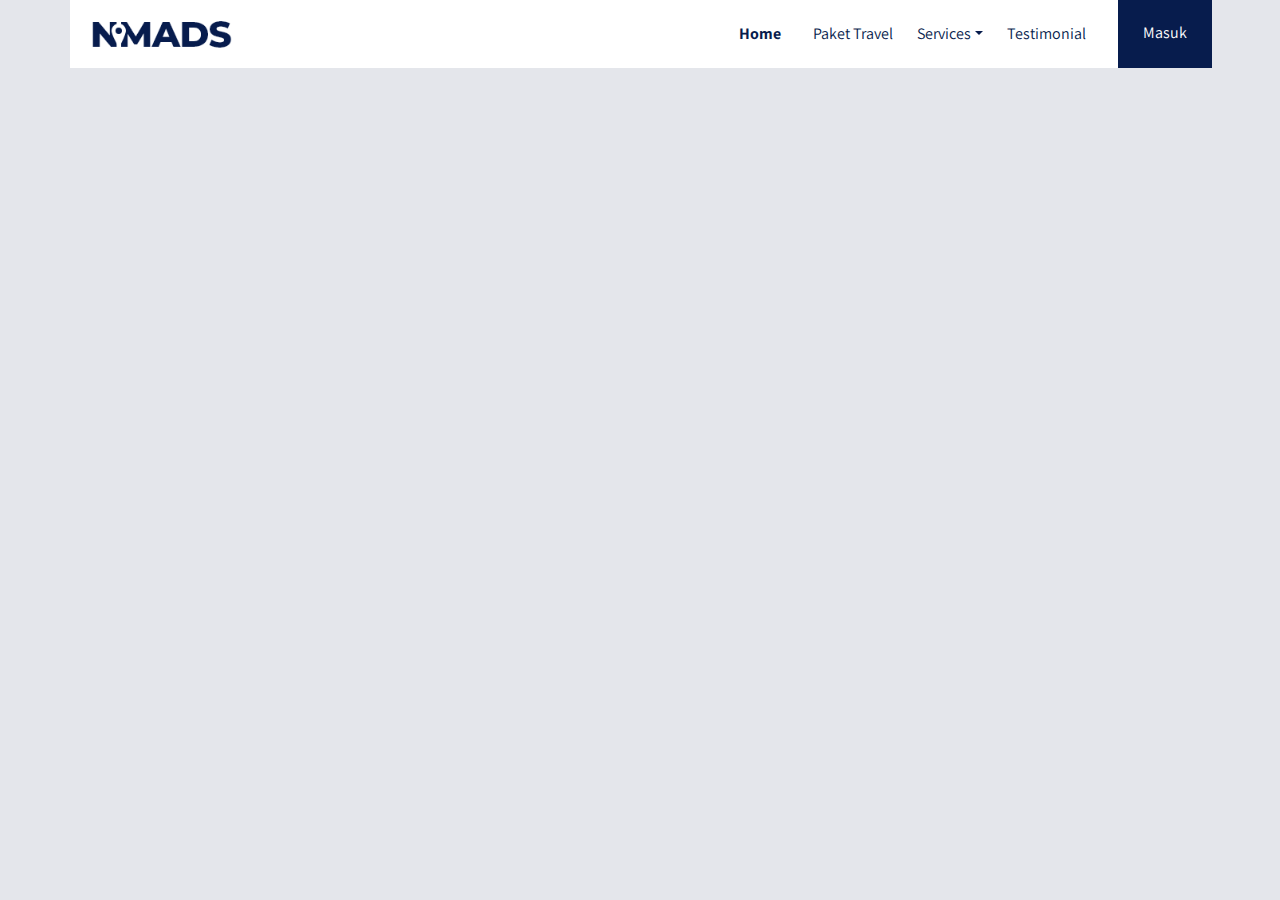
==== index.html @ d9b4759b "Landing Page - Navbar Bagian 2 (Styling)" ====
<!DOCTYPE html>
<html lang="en">
<head>
    <meta charset="UTF-8">
    <meta http-equiv="X-UA-Compatible" content="IE=edge">
    <meta name="viewport" content="width=device-width, initial-scale=1.0">
    <title>Document</title>
    <link rel="stylesheet" href="frontend/libraries/bootstrap/css/bootstrap.css">
    <link rel="preconnect" href="https://fonts.googleapis.com">
    <link rel="preconnect" href="https://fonts.gstatic.com" crossorigin>
    <link href="https://fonts.googleapis.com/css2?family=Assistant:wght@200;300;400;500;600;700;800&family=Playfair+Display:ital,wght@0,400;0,500;0,600;0,700;0,800;0,900;1,400;1,500;1,600;1,700;1,800;1,900&display=swap" rel="stylesheet">   
    <link rel="stylesheet" href="frontend/styles/main.css">
</head>
<body>
    <div class="container">
        <nav class="row navbar navbar-expand-lg navbar-light bg-white">
            <a href="#" class="navbar-brand">
                <img src="frontend/images/logo.png" alt="Logo NOMADS">
            </a>
            <button class="navbar-toggler navbar-toggler-right" type="button" data-toggle="collapse" data-target="#navb">
                <span class="navbar-toggler-icon"></span>
            </button>

            <div class="colapse navbar-collapse" id="navb">
                <ul class="navbar-nav ml-auto mr-3">
                    <li class="nav-item mx-md-2"><a href="#" class="nav-link active">Home</a></li>
                    <li class="nav-item mx-md-2"><a href="#" class="nav-link">Paket Travel</a></li>
                    <li class="nav-item dropdown">
                        <a href="#" class="nav-link dropdown-toggle" id="navbardrop" data-toggle="dropdown">Services</a>
                        <div class="dropdown-menu">
                            <a href="#" class="dropdown-item">Link</a>
                            <a href="#" class="dropdown-item">Link</a>
                            <a href="#" class="dropdown-item">Link</a>
                        </div>
                    </li>
                    <li class="nav-item mx-md-2"><a href="#" class="nav-link">Testimonial</a></li>
                </ul>

                    <!-- Mobile Button -->
                    <form class="form-inline d-sm-block d-md-none">
                        <button class="btn btn-login my-2 my-sm-0">Masuk</button>
                    </form>

                    <!-- Desktop Button -->
                    <form class="form-inline my-2 my-lg-0 d-none d-md-block">
                        <button class="btn btn-login btn-navbar-right my-2 my-sm-0 px-4">Masuk</button>
                    </form>
            </div>

        </nav>
    </div>
    <script src="frontend/libraries/jquery/jquery-3.4.1.min.js"></script>
    <script src="frontend/libraries/bootstrap/js/bootstrap.js"></script>
</body>
</html>
---- frontend/styles/main.css ----
body {
  background-color: #E4E6EB;
  font-family: 'Assistant', sans-serif;
  color: #071C4D;
}

.navbar-brand img {
  max-height: 40px;
}

.navbar-light .navbar-nav .nav-link {
  color: #071C4D;
}

.navbar-light .navbar-nav .nav-link.active {
  font-weight: bold;
  color: #071C4D !important;
}

.btn-navbar-right {
  margin-top: -10px !important;
  margin-bottom: -8px !important;
  margin-right: -18px !important;
  height: 70px;
  border-radius: 0;
}

.btn-login {
  background-color: #071C4D;
  color: #fff;
}

.btn-login:hover {
  background-color: #1E3771;
  color: #fff;
}
/*# sourceMappingURL=main.css.map */
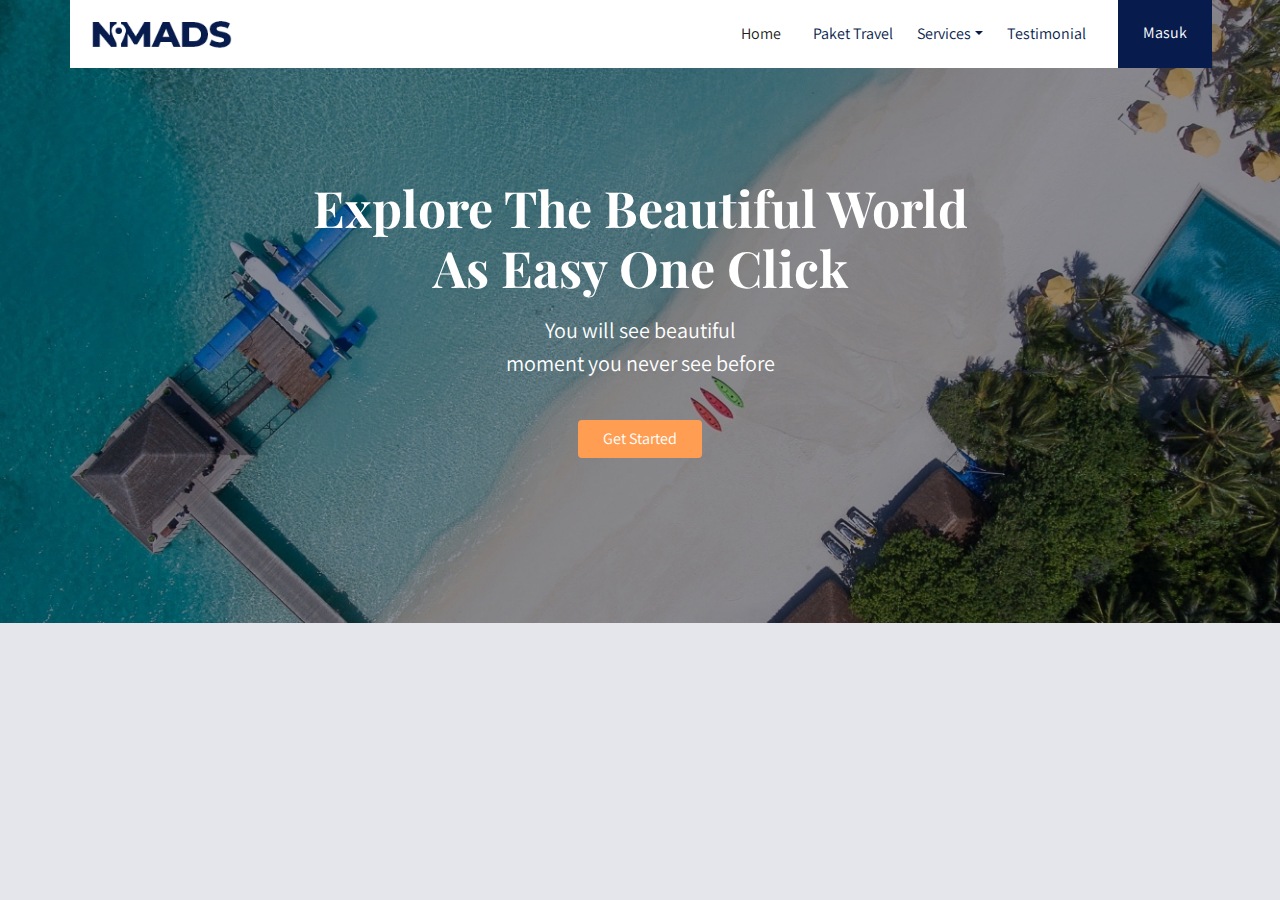
==== commit 29e1fa2d: "Landing Page - Header" ====
--- a/index.html
+++ b/index.html
@@ -12,6 +12,7 @@
     <link rel="stylesheet" href="frontend/styles/main.css">
 </head>
 <body>
+    <!-- Navbar -->
     <div class="container">
         <nav class="row navbar navbar-expand-lg navbar-light bg-white">
             <a href="#" class="navbar-brand">
@@ -49,7 +50,18 @@
 
         </nav>
     </div>
+
+    <!-- Header -->
+    <header class="text-center">
+        <h1>Explore The Beautiful World<br>As Easy One Click</h1>
+        <p class="mt-3">You will see beautiful<br>moment you never see before</p>
+        <a href="#" class="btn btn-get-started px-4 mt-4">
+            Get Started
+        </a>
+    </header>
+
     <script src="frontend/libraries/jquery/jquery-3.4.1.min.js"></script>
     <script src="frontend/libraries/bootstrap/js/bootstrap.js"></script>
+    <script src="frontend/libraries/retina/retina.min.js"></script>
 </body>
 </html>--- a/frontend/styles/main.css
+++ b/frontend/styles/main.css
@@ -12,7 +12,7 @@
   color: #071C4D;
 }
 
-.navbar-light .navbar-nav .nav-link.active {
+.navbar-light .navbar-nav .nav-link:active {
   font-weight: bold;
   color: #071C4D !important;
 }
@@ -34,4 +34,35 @@
   background-color: #1E3771;
   color: #fff;
 }
+
+header {
+  padding: 180px 0 165px;
+  margin-top: -70px;
+  background-image: url("../images/header.jpg");
+  background-size: cover;
+}
+
+header h1, header p {
+  color: #fff;
+}
+
+header h1 {
+  font-family: 'Playfair Display', serif;
+  font-weight: bold;
+  font-size: 50px;
+}
+
+header p {
+  font-size: 22px;
+}
+
+header .btn-get-started {
+  background-color: #FF9E53;
+  color: #fff;
+}
+
+header .btn-get-started:hover {
+  background-color: #FFAA69;
+  color: #fff;
+}
 /*# sourceMappingURL=main.css.map */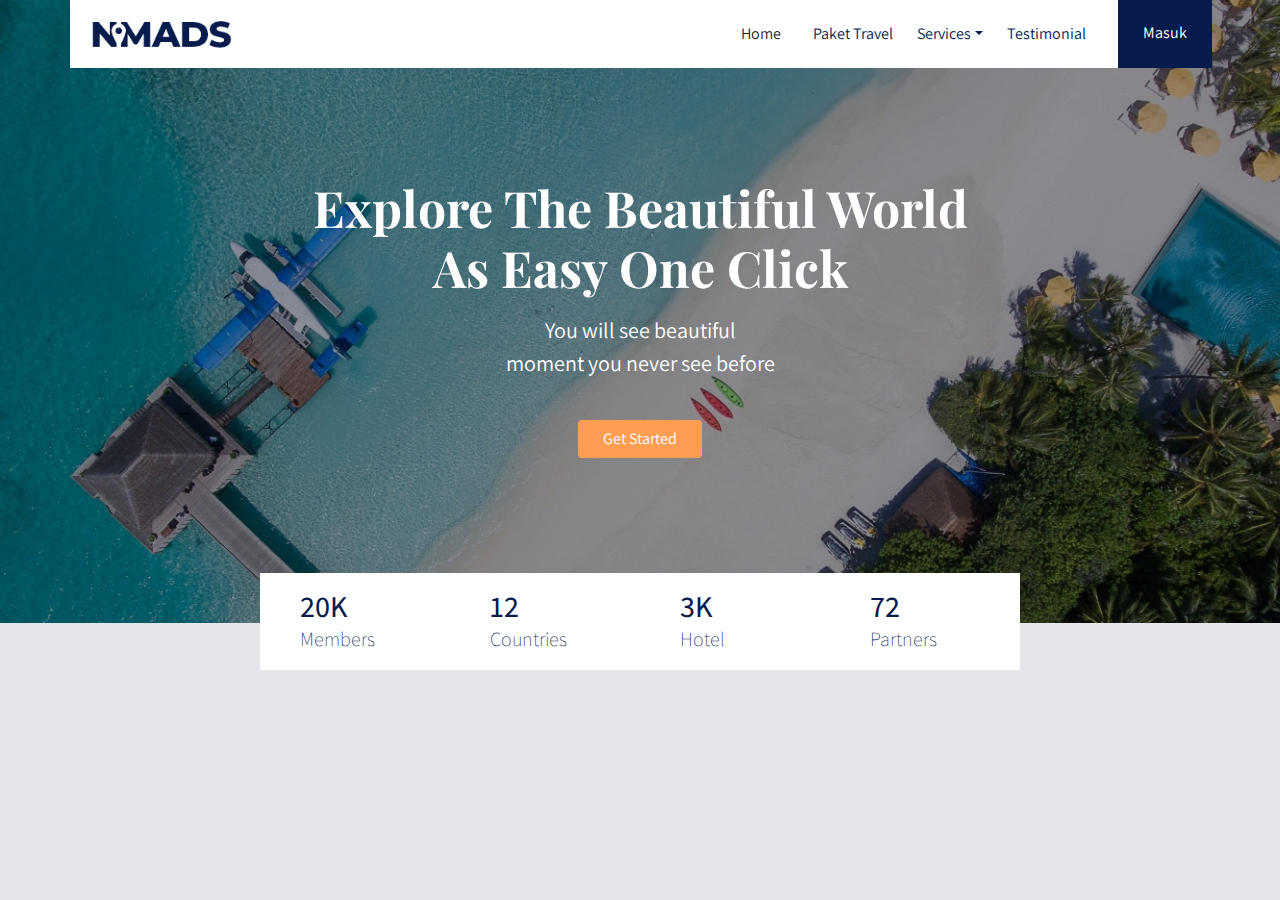
==== commit c7ba1cfc: "Landing Page - Statistik" ====
--- a/index.html
+++ b/index.html
@@ -60,6 +60,29 @@
         </a>
     </header>
 
+    <main>
+        <div class="container">
+            <section class="section-stats row justify-content-center" id="stats">
+                <div class="col-3 col-md-2 stats-detail">
+                    <h2>20K</h2>
+                    <p>Members</p>
+                </div>
+                <div class="col-3 col-md-2 stats-detail">
+                    <h2>12</h2>
+                    <p>Countries</p>
+                </div>
+                <div class="col-3 col-md-2 stats-detail">
+                    <h2>3K</h2>
+                    <p>Hotel</p>
+                </div>
+                <div class="col-3 col-md-2 stats-detail">
+                    <h2>72</h2>
+                    <p>Partners</p>
+                </div>
+            </section>
+        </div>
+    </main>
+
     <script src="frontend/libraries/jquery/jquery-3.4.1.min.js"></script>
     <script src="frontend/libraries/bootstrap/js/bootstrap.js"></script>
     <script src="frontend/libraries/retina/retina.min.js"></script>
--- a/frontend/styles/main.css
+++ b/frontend/styles/main.css
@@ -65,4 +65,24 @@
   background-color: #FFAA69;
   color: #fff;
 }
+
+.section-stats {
+  margin-top: -50px;
+}
+
+.section-stats .stats-detail {
+  padding-top: 15px;
+  background-color: #fff;
+  padding-left: 40px;
+}
+
+.section-stats h2 {
+  font-size: 30px;
+  margin-bottom: 0;
+}
+
+.section-stats p {
+  font-size: 20px;
+  font-weight: lighter;
+}
 /*# sourceMappingURL=main.css.map */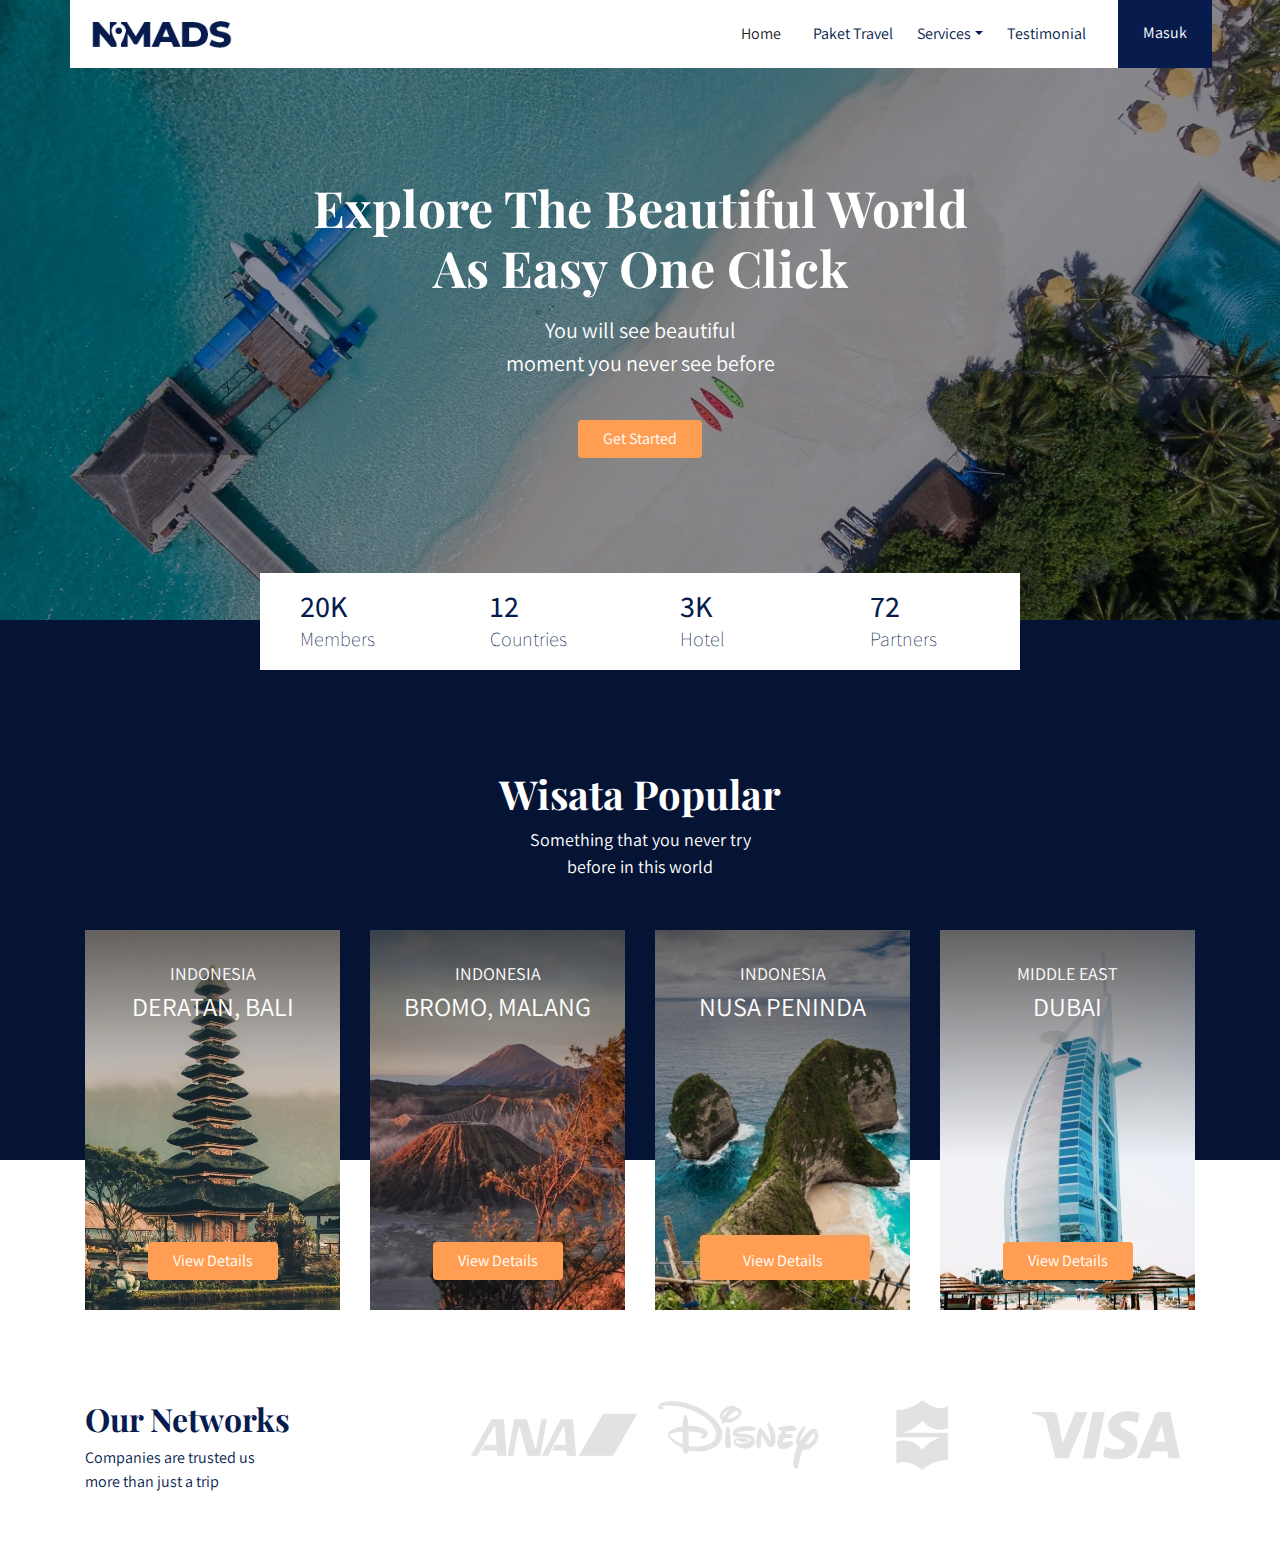
==== commit 05350784: "Landing Page - Wisata & Networks" ====
--- a/index.html
+++ b/index.html
@@ -54,13 +54,14 @@
     <!-- Header -->
     <header class="text-center">
         <h1>Explore The Beautiful World<br>As Easy One Click</h1>
-        <p class="mt-3">You will see beautiful<br>moment you never see before</p>
+        <p class="mt-3">You will see beautiful<br />moment you never see before</p>
         <a href="#" class="btn btn-get-started px-4 mt-4">
             Get Started
         </a>
     </header>
 
     <main>
+
         <div class="container">
             <section class="section-stats row justify-content-center" id="stats">
                 <div class="col-3 col-md-2 stats-detail">
@@ -81,6 +82,83 @@
                 </div>
             </section>
         </div>
+
+        <section class="section-popular" id="popular">
+            <div class="container">
+                <div class="row">
+                    <div class="col text-center section-popular-heading">
+                        <h2>Wisata Popular</h2>
+                        <p>Something that you never try<br />before in this world</p>
+                    </div>
+                </div>
+            </div>
+        </section>
+
+        <section class="section-popular-content" id="popularContent">
+            <div class="container">
+                <div class="section-popular-travel row justify-content-center">
+                    <div class="co -sm-6 col-md-4 col-lg-3">
+                        <div class="card-travel text-center d-flex flex-column" style="background-image: url('frontend/images/popular-1.jpg');">
+                            <div class="travel-country">INDONESIA</div>
+                            <div class="travel-location">DERATAN, BALI</div>
+                            <div class="travel-button mt-auto">
+                                <a href="#" class="btn btn-travel-details px-4">
+                                    View Details
+                                </a>
+                            </div>
+                        </div>
+                    </div>
+                    <div class="co -sm-6 col-md-4 col-lg-3">
+                        <div class="card-travel text-center d-flex flex-column" style="background-image: url('frontend/images/popular-2.jpg');">
+                            <div class="travel-country">INDONESIA</div>
+                            <div class="travel-location">BROMO, MALANG</div>
+                            <div class="travel-button mt-auto">
+                                <a href="#" class="btn btn-travel-details px-4">
+                                    View Details
+                                </a>
+                            </div>
+                        </div>
+                    </div>
+                    <div class="co -sm-6 col-md-4 col-lg-3">
+                        <div class="card-travel text-center d-flex flex-column" style="background-image: url('frontend/images/popular-3.jpg');">
+                            <div class="travel-country">INDONESIA</div>
+                            <div class="travel-location">NUSA PENINDA</div>
+                            <div class="travel-button mt-auto">
+                                <a href="#" class="btn btn-travel-details px-4">
+                                    View Details
+                                </a>
+                            </div>
+                        </div>
+                    </div>
+                    <div class="co -sm-6 col-md-4 col-lg-3">
+                        <div class="card-travel text-center d-flex flex-column" style="background-image: url('frontend/images/popular-4.jpg');">
+                            <div class="travel-country">MIDDLE EAST</div>
+                            <div class="travel-location">DUBAI</div>
+                            <div class="travel-button mt-auto">
+                                <a href="#" class="btn btn-travel-details px-4">
+                                    View Details
+                                </a>
+                            </div>
+                        </div>
+                    </div>
+                </div>
+            </div>
+        </section>
+
+        <section class="section-networks">
+            <div class="container">
+                <div class="row">
+                    <div class="col-md-4">
+                        <h2>Our Networks</h2>
+                        <p>Companies are trusted us<br />more than just a trip</p>
+                    </div>
+                    <div class="col-md-8 text-center">
+                        <img src="frontend/images/partner.png" alt="Logo Partner" class="img-partner">
+                    </div>
+                </div>
+            </div>
+        </section>
+
     </main>
 
     <script src="frontend/libraries/jquery/jquery-3.4.1.min.js"></script>
--- a/frontend/styles/main.css
+++ b/frontend/styles/main.css
@@ -85,4 +85,74 @@
   font-size: 20px;
   font-weight: lighter;
 }
+
+.section-popular {
+  min-height: 540px;
+  background-color: #051334;
+  margin-top: -50px;
+  margin-bottom: -230px;
+}
+
+.section-popular .section-popular-heading {
+  margin-top: 150px;
+}
+
+.section-popular .section-popular-heading h2, .section-popular .section-popular-heading p {
+  color: #fff;
+}
+
+.section-popular .section-popular-heading h2 {
+  font-family: 'Playfair Display', serif;
+  font-weight: bold;
+  font-size: 40px;
+}
+
+.section-popular .section-popular-heading p {
+  font-size: 18px;
+}
+
+.section-popular-content .section-popular-travel .card-travel {
+  min-height: 380px;
+  background-color: #ddd;
+  color: #fff;
+  padding: 30px;
+  background-size: cover;
+  margin-bottom: 20px;
+}
+
+.section-popular-content .section-popular-travel .travel-country {
+  font-size: 18px;
+  color: #fff;
+}
+
+.section-popular-content .section-popular-travel .travel-location {
+  font-size: 26px;
+  color: #fff;
+}
+
+.section-popular-content .section-popular-travel .travel-button .btn-travel-details {
+  background-color: #FF9E53;
+  color: #fff;
+}
+
+.section-popular-content .section-popular-travel .travel-button .btn-travel-details:hover {
+  background-color: #FFAE6F;
+  color: #fff;
+}
+
+.section-networks {
+  background-color: #fff;
+  margin-top: -170px;
+  padding-top: 240px;
+  padding-bottom: 50px;
+}
+
+.section-networks h2 {
+  font-family: 'Playfair Display', serif;
+  font-weight: bold;
+}
+
+.section-networks img {
+  max-width: 100%;
+}
 /*# sourceMappingURL=main.css.map */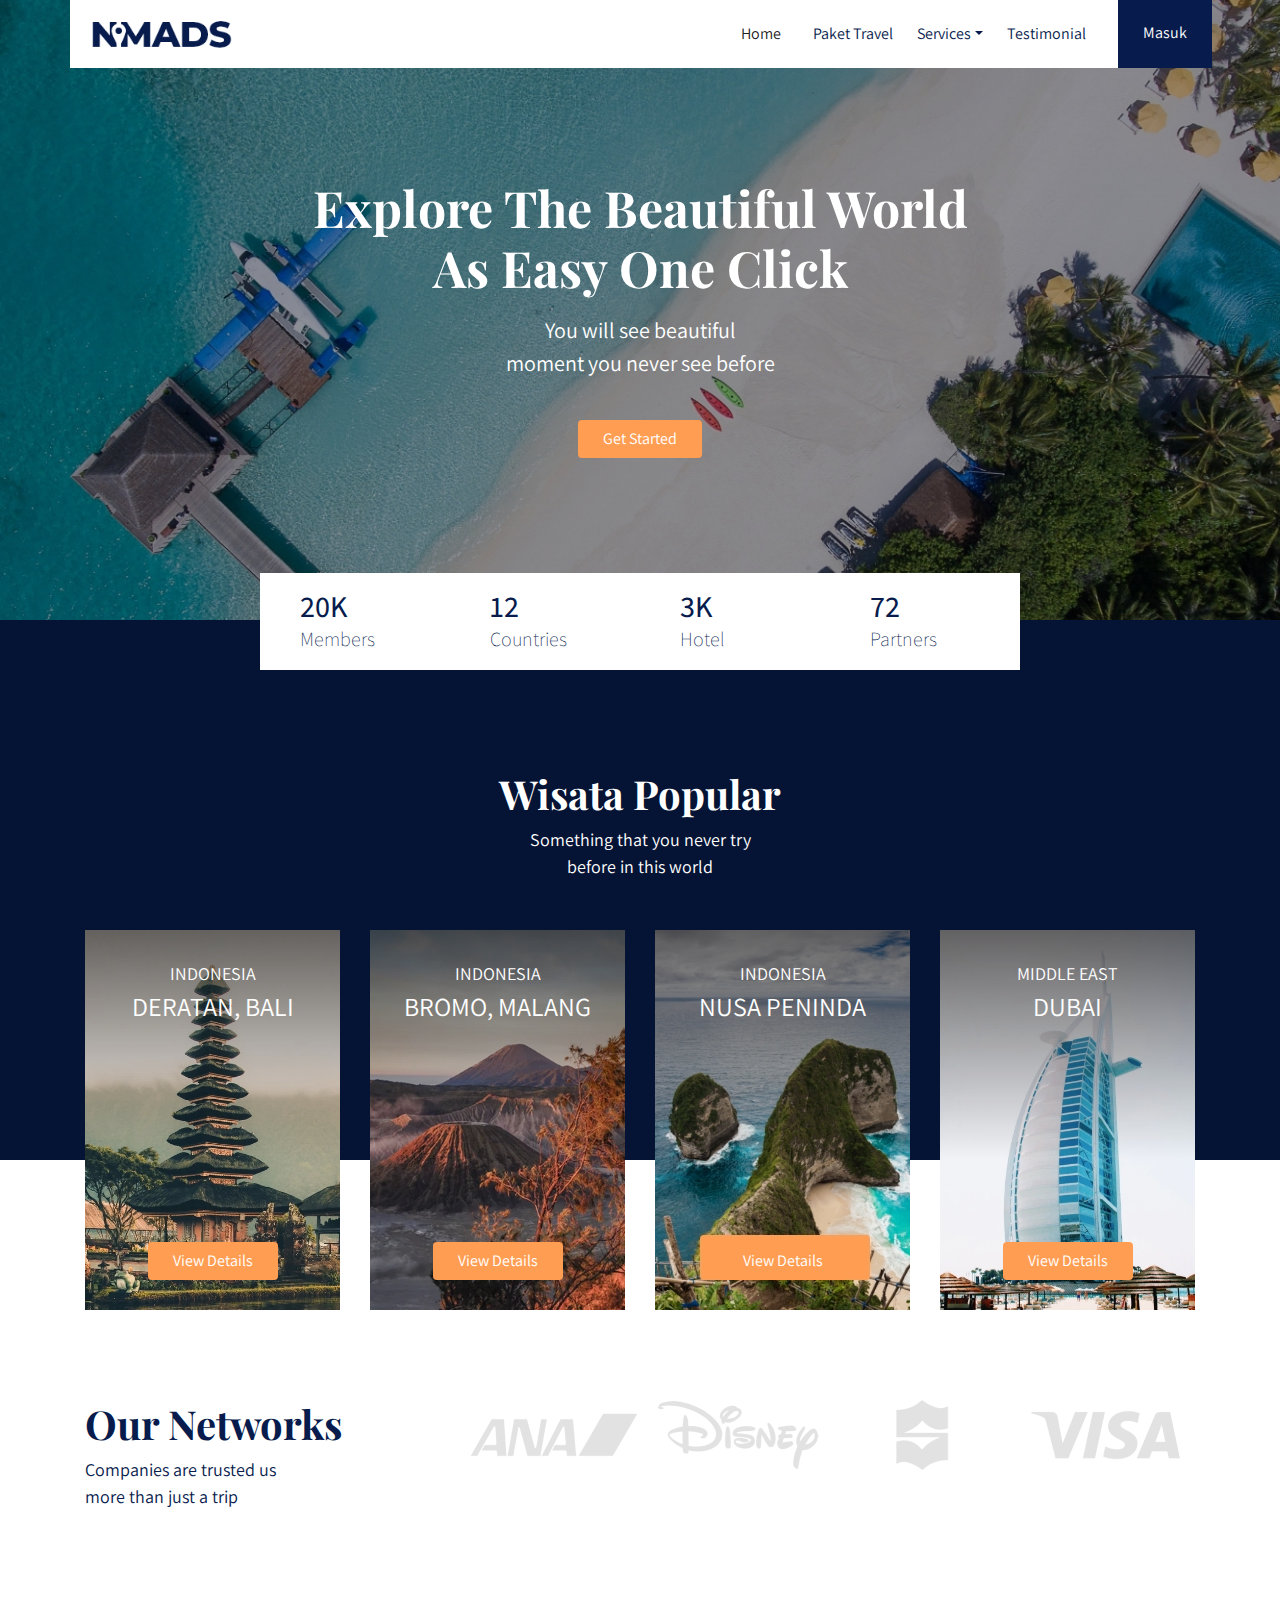
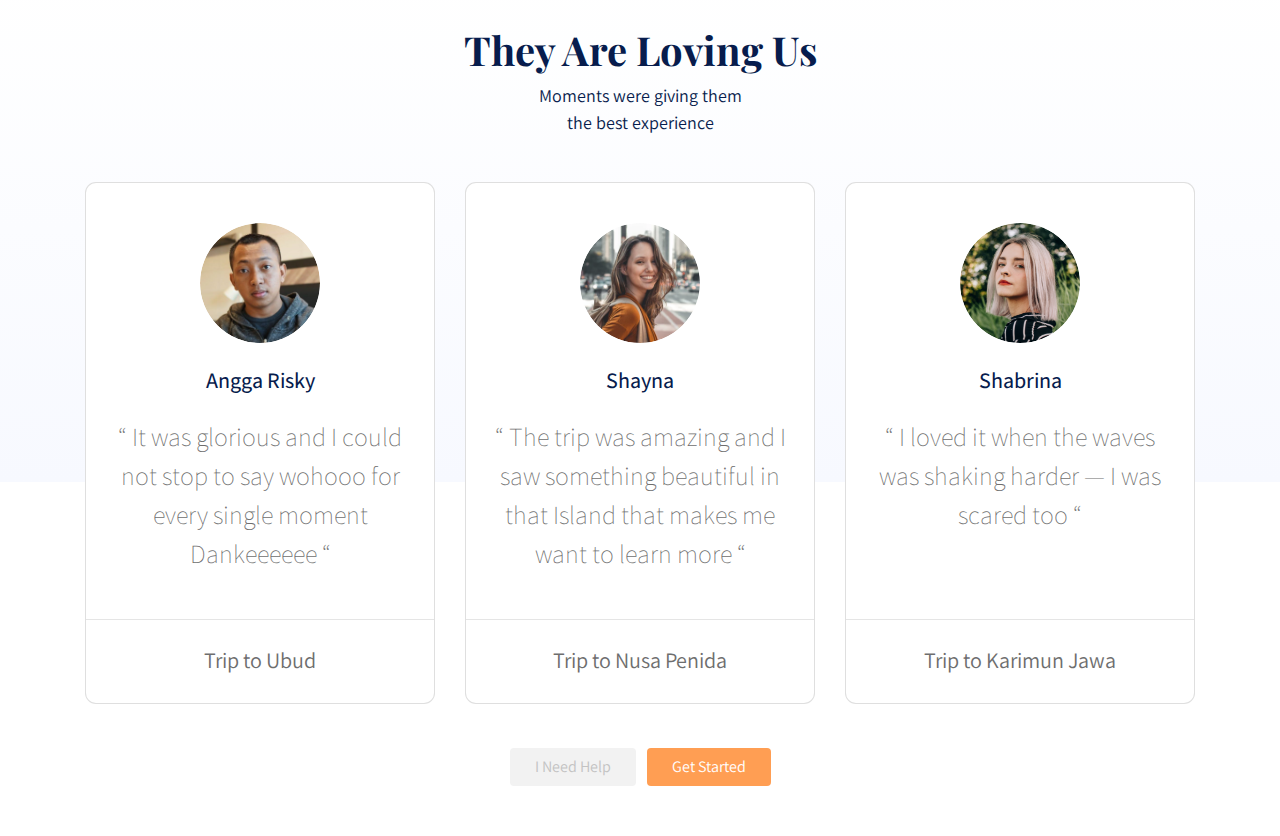
==== commit 257e992c: "Landing Page - Testimonial" ====
--- a/index.html
+++ b/index.html
@@ -97,7 +97,7 @@
         <section class="section-popular-content" id="popularContent">
             <div class="container">
                 <div class="section-popular-travel row justify-content-center">
-                    <div class="co -sm-6 col-md-4 col-lg-3">
+                    <div class="col-sm-6 col-md-4 col-lg-3">
                         <div class="card-travel text-center d-flex flex-column" style="background-image: url('frontend/images/popular-1.jpg');">
                             <div class="travel-country">INDONESIA</div>
                             <div class="travel-location">DERATAN, BALI</div>
@@ -108,7 +108,7 @@
                             </div>
                         </div>
                     </div>
-                    <div class="co -sm-6 col-md-4 col-lg-3">
+                    <div class="col-sm-6 col-md-4 col-lg-3">
                         <div class="card-travel text-center d-flex flex-column" style="background-image: url('frontend/images/popular-2.jpg');">
                             <div class="travel-country">INDONESIA</div>
                             <div class="travel-location">BROMO, MALANG</div>
@@ -119,7 +119,7 @@
                             </div>
                         </div>
                     </div>
-                    <div class="co -sm-6 col-md-4 col-lg-3">
+                    <div class="col-sm-6 col-md-4 col-lg-3">
                         <div class="card-travel text-center d-flex flex-column" style="background-image: url('frontend/images/popular-3.jpg');">
                             <div class="travel-country">INDONESIA</div>
                             <div class="travel-location">NUSA PENINDA</div>
@@ -130,7 +130,7 @@
                             </div>
                         </div>
                     </div>
-                    <div class="co -sm-6 col-md-4 col-lg-3">
+                    <div class="col-sm-6 col-md-4 col-lg-3">
                         <div class="card-travel text-center d-flex flex-column" style="background-image: url('frontend/images/popular-4.jpg');">
                             <div class="travel-country">MIDDLE EAST</div>
                             <div class="travel-location">DUBAI</div>
@@ -145,7 +145,7 @@
             </div>
         </section>
 
-        <section class="section-networks">
+        <section class="section-networks" id="networks">
             <div class="container">
                 <div class="row">
                     <div class="col-md-4">
@@ -154,6 +154,67 @@
                     </div>
                     <div class="col-md-8 text-center">
                         <img src="frontend/images/partner.png" alt="Logo Partner" class="img-partner">
+                    </div>
+                </div>
+            </div>
+        </section>
+
+        <section class="section-testimonial-heading" id="testimonialHeading">
+            <div class="container">
+                <div class="row">
+                    <div class="col text-center">
+                        <h2>They Are Loving Us</h2>
+                        <p>Moments were giving them<br />the best experience</p>
+                    </div>
+                </div>
+            </div>
+        </section>
+
+        <section class="section section-testimonial-content" id="testimonialContent">
+            <div class="container">
+                <div class="section-popular-travel row justify-content-center">
+                    <div class="col-sm-6 col-md-6 col-lg-4">
+                        <div class="card card-testimonial text-center">
+                            <div class="testimonial-content">
+                                <img src="frontend/images/testimonial-1.png" alt="User" class="mb-4 rounded-circle">
+                                <h3 class="mb-4">Angga Risky</h3>
+                                <p class="testimonial">“ It was glorious and I could not stop to say wohooo for every single moment Dankeeeeee “</p>
+                            </div>
+                            <hr>
+                            <p class="trip-to mt-2">Trip to Ubud</p>
+                        </div>
+                    </div>
+                    <div class="col-sm-6 col-md-6 col-lg-4">
+                        <div class="card card-testimonial text-center">
+                            <div class="testimonial-content">
+                                <img src="frontend/images/testimonial-2.png" alt="User" class="mb-4 rounded-circle">
+                                <h3 class="mb-4">Shayna</h3>
+                                <p class="testimonial">“ The trip was amazing and I saw something beautiful in that Island that makes me want to learn more “</p>
+                            </div>
+                            <hr>
+                            <p class="trip-to mt-2">Trip to Nusa Penida</p>
+                        </div>
+                    </div>
+                    <div class="col-sm-6 col-md-6 col-lg-4">
+                        <div class="card card-testimonial text-center">
+                            <div class="testimonial-content">
+                                <img src="frontend/images/testimonial-3.png" alt="User" class="mb-4 rounded-circle">
+                                <h3 class="mb-4">Shabrina</h3>
+                                <p class="testimonial">“ I loved it when the waves was shaking harder — I was scared too “</p>
+                            </div>
+                            <hr>
+                            <p class="trip-to mt-2">Trip to Karimun Jawa</p>
+                        </div>
+                    </div>
+                </div>
+                <div class="row">
+                    <div class="col-12 text-center">
+                        <a href="#" class="btn btn-need-help px-4 mt-4 mx-1">
+                            I Need Help
+                        </a>
+                        <a href="#" class="btn btn-get-started px-4 mt-4 mx-1">
+                            Get Started
+                        </a>
                     </div>
                 </div>
             </div>
--- a/frontend/styles/main.css
+++ b/frontend/styles/main.css
@@ -1,5 +1,5 @@
 body {
-  background-color: #E4E6EB;
+  background-color: #ffffff;
   font-family: 'Assistant', sans-serif;
   color: #071C4D;
 }
@@ -150,9 +150,88 @@
 .section-networks h2 {
   font-family: 'Playfair Display', serif;
   font-weight: bold;
+  font-size: 40px;
+}
+
+.section-networks p {
+  font-size: 18px;
 }
 
 .section-networks img {
   max-width: 100%;
 }
+
+.section-testimonial-heading {
+  background: -webkit-gradient(linear, left top, left bottom, from(#fff), to(#f7f9ff));
+  background: linear-gradient(#fff 0%, #f7f9ff 100%);
+  padding-top: 50px;
+  min-height: 506px;
+}
+
+.section-testimonial-heading h2 {
+  font-family: 'Playfair Display', serif;
+  font-weight: bold;
+  font-size: 40px;
+}
+
+.section-testimonial-heading p {
+  font-size: 18px;
+}
+
+.section-testimonial-content {
+  margin-top: -300px;
+  padding-bottom: 50px;
+}
+
+.section-testimonial-content .card-testimonial {
+  padding: 40px 20px 10px;
+  border-radius: 11px;
+  margin-bottom: 20px;
+}
+
+.section-testimonial-content .card-testimonial .testimonial-content {
+  min-height: 380px;
+}
+
+.section-testimonial-content .card-testimonial h3 {
+  font-size: 22px;
+}
+
+.section-testimonial-content .card-testimonial .testimonial {
+  font-weight: 200;
+  font-size: 26px;
+  color: #6e6e6e;
+  min-height: 160px;
+}
+
+.section-testimonial-content .card-testimonial .trip-to {
+  font-weight: normal;
+  font-size: 22px;
+  color: #6e6e6e;
+}
+
+.section-testimonial-content .card-testimonial hr {
+  margin-left: -20px;
+  margin-right: -20px;
+}
+
+.section-testimonial-content .btn-get-started {
+  background-color: #FF9E53;
+  color: #fff;
+}
+
+.section-testimonial-content .btn-get-started:hover {
+  background-color: #FFAA69;
+  color: #fff;
+}
+
+.section-testimonial-content .btn-need-help {
+  background-color: #F2F2F2;
+  color: #C3C3C3;
+}
+
+.section-testimonial-content .btn-need-help:hover {
+  background-color: #FAFAFA;
+  color: #C3C3C3;
+}
 /*# sourceMappingURL=main.css.map */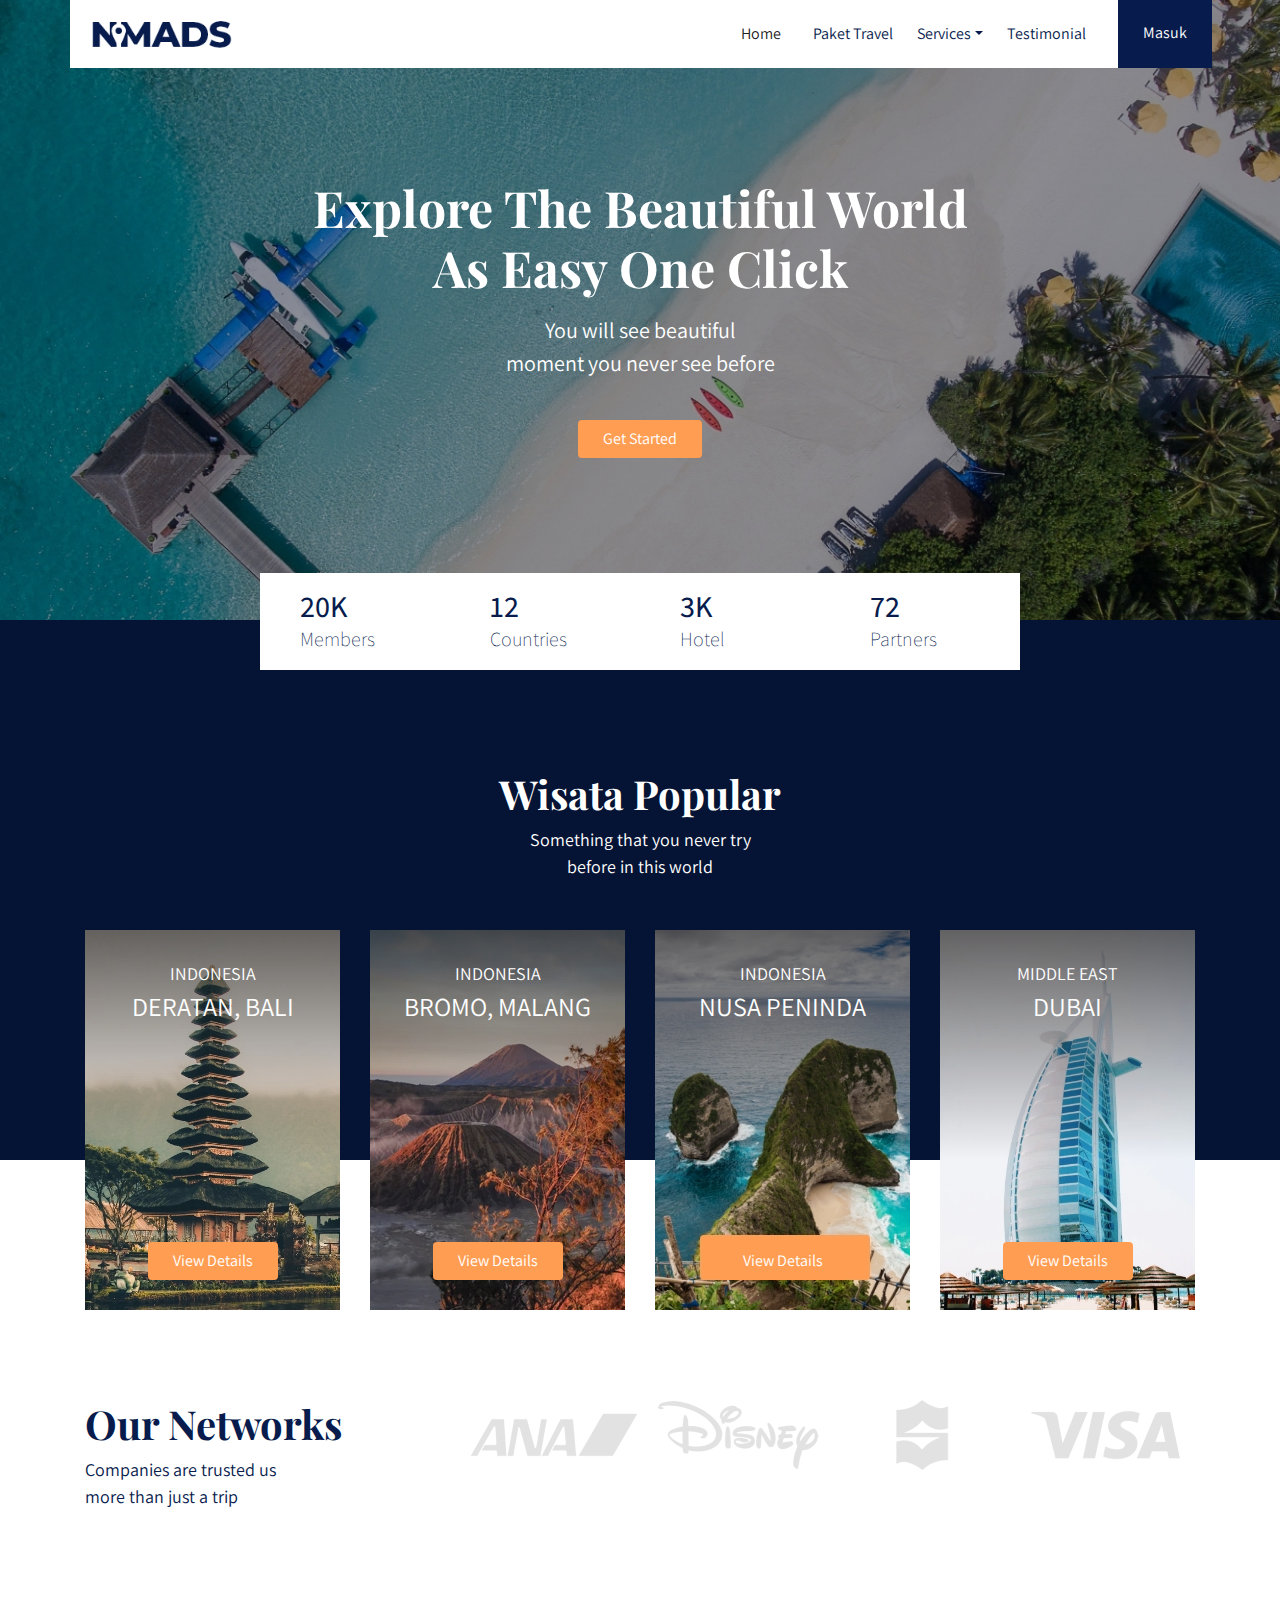
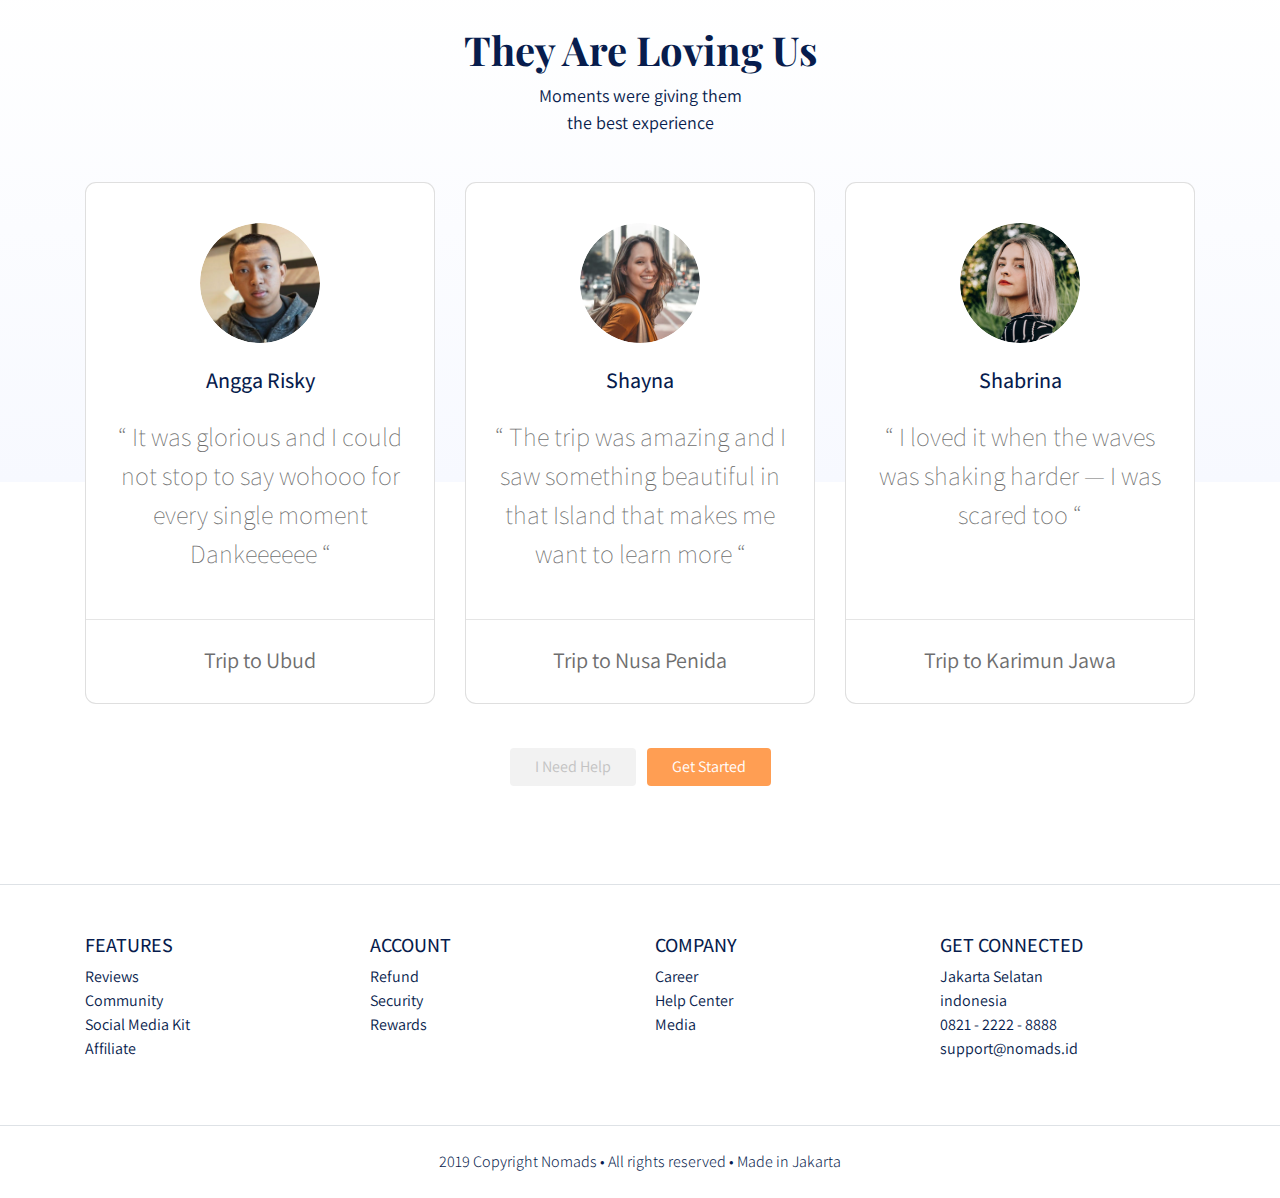
==== commit 0c44350b: "Landing Page - Footer" ====
--- a/index.html
+++ b/index.html
@@ -222,6 +222,58 @@
 
     </main>
 
+    <footer class="section-footer mt-5 mb-4 border-top">
+        <div class="container pt-5 pb-5">
+            <div class="row justify-content-center">
+                <div class="col-12">
+                    <div class="row">
+                        <div class="col-12 col-lg-3">
+                            <h5>FEATURES</h5>
+                            <ul class="list-unstyled">
+                                <li><a href="#">Reviews</a></li>
+                                <li><a href="#">Community</a></li>
+                                <li><a href="#">Social Media Kit</a></li>
+                                <li><a href="#">Affiliate</a></li>
+                            </ul>
+                        </div>
+                        <div class="col-12 col-lg-3">
+                            <h5>ACCOUNT</h5>
+                            <ul class="list-unstyled">
+                                <li><a href="#">Refund</a></li>
+                                <li><a href="#">Security</a></li>
+                                <li><a href="#">Rewards</a></li>
+                            </ul>
+                        </div>
+                        <div class="col-12 col-lg-3">
+                            <h5>COMPANY</h5>
+                            <ul class="list-unstyled">
+                                <li><a href="#">Career</a></li>
+                                <li><a href="#">Help Center</a></li>
+                                <li><a href="#">Media</a></li>
+                            </ul>
+                        </div>
+                        <div class="col-12 col-lg-3">
+                            <h5>GET CONNECTED</h5>
+                            <ul class="list-unstyled">
+                                <li><a href="#">Jakarta Selatan</a></li>
+                                <li><a href="#">indonesia</a></li>
+                                <li><a href="#">0821 - 2222 - 8888</a></li>
+                                <li><a href="#">support@nomads.id</a></li>
+                            </ul>
+                        </div>
+                    </div>
+                </div>
+            </div>
+        </div>
+        <div class="container-fluid">
+            <div class="row border-top justify-content-center align-center pt-4">
+                <div class="col-auto text-gray-500 font-weight-light">
+                    2019 Copyright Nomads • All rights reserved • Made in Jakarta
+                </div>
+            </div>
+        </div>
+    </footer>
+
     <script src="frontend/libraries/jquery/jquery-3.4.1.min.js"></script>
     <script src="frontend/libraries/bootstrap/js/bootstrap.js"></script>
     <script src="frontend/libraries/retina/retina.min.js"></script>
--- a/frontend/styles/main.css
+++ b/frontend/styles/main.css
@@ -234,4 +234,8 @@
   background-color: #FAFAFA;
   color: #C3C3C3;
 }
+
+.section-footer a {
+  color: #071C4D;
+}
 /*# sourceMappingURL=main.css.map */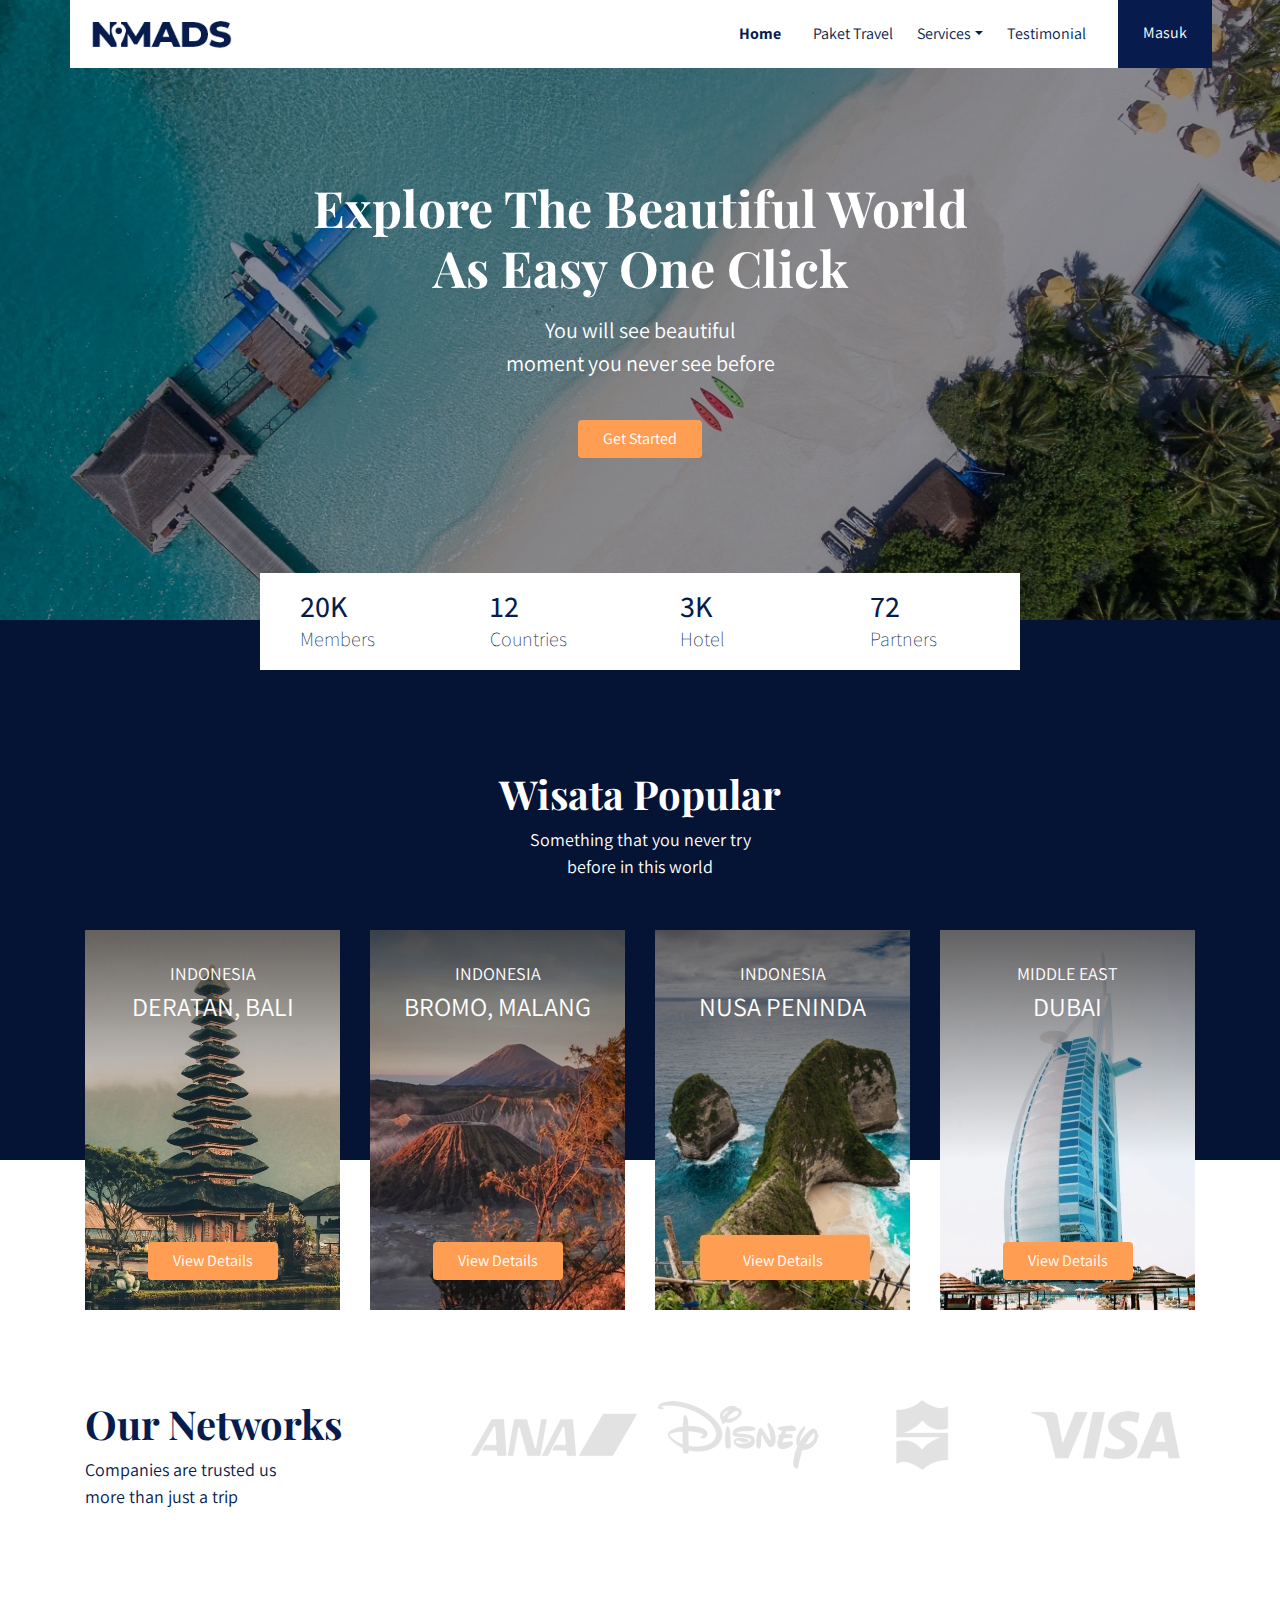
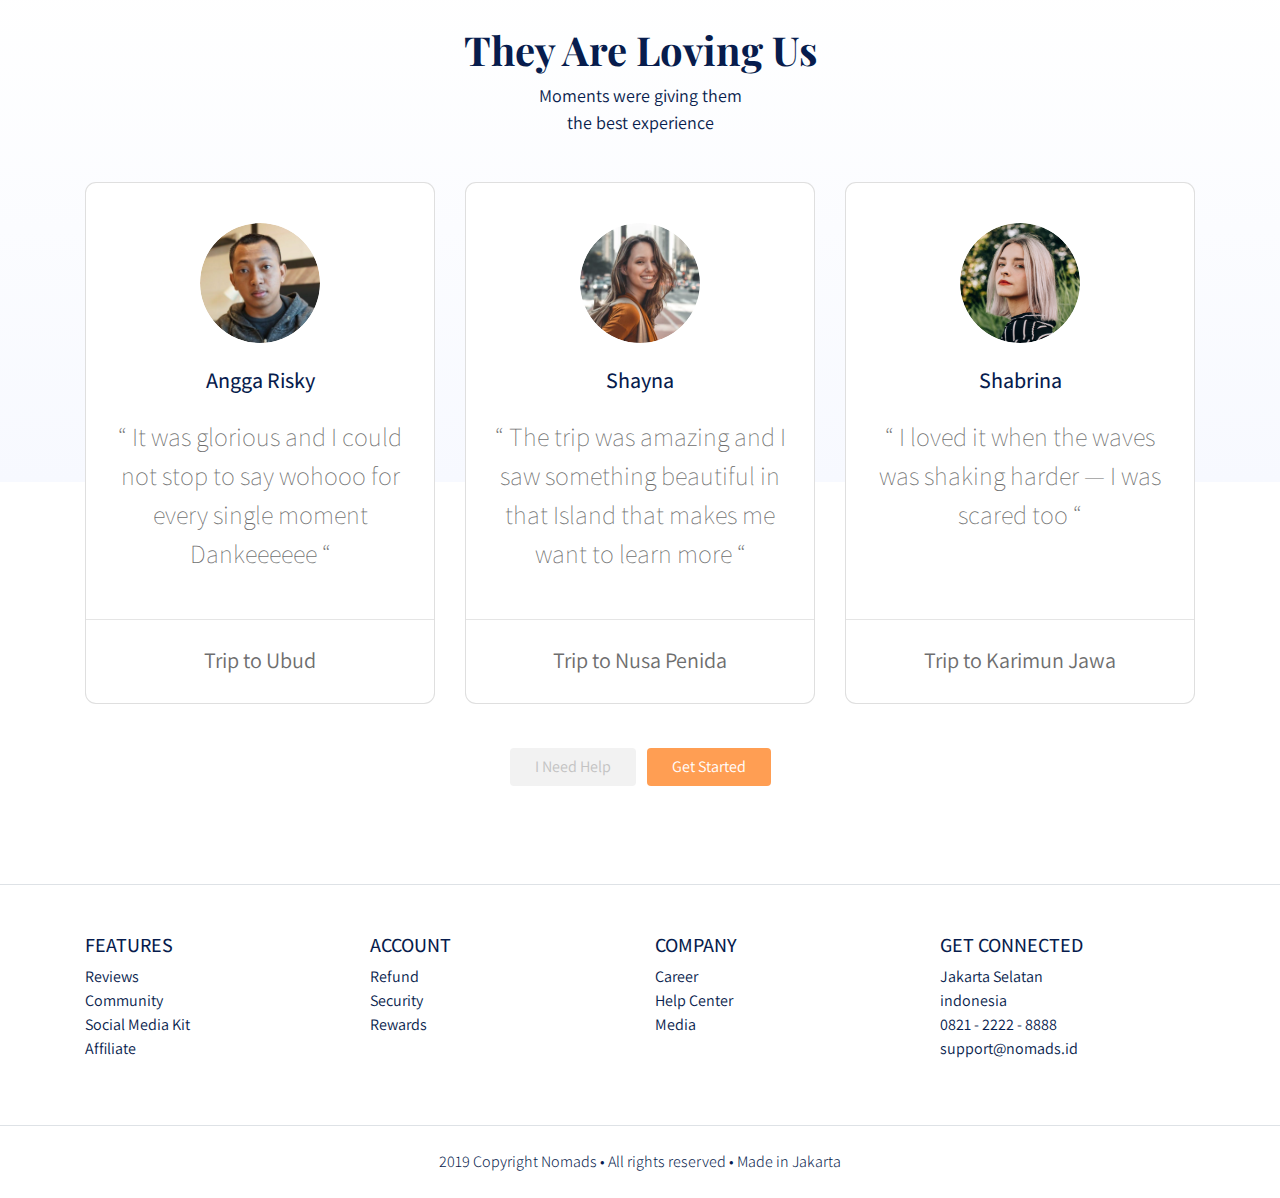
==== commit d11e8879: "Detail Page - Main Content" ====
--- a/index.html
+++ b/index.html
@@ -60,6 +60,7 @@
         </a>
     </header>
 
+    <!-- Main -->
     <main>
 
         <div class="container">
@@ -222,6 +223,7 @@
 
     </main>
 
+    <!-- Footer -->
     <footer class="section-footer mt-5 mb-4 border-top">
         <div class="container pt-5 pb-5">
             <div class="row justify-content-center">
--- a/frontend/styles/main.css
+++ b/frontend/styles/main.css
@@ -12,7 +12,7 @@
   color: #071C4D;
 }
 
-.navbar-light .navbar-nav .nav-link:active {
+.navbar-light .navbar-nav .nav-link.active {
   font-weight: bold;
   color: #071C4D !important;
 }
@@ -238,4 +238,70 @@
 .section-footer a {
   color: #071C4D;
 }
+
+.section-details-header {
+  min-height: 310px;
+  background: #E4E6EB;
+  margin-top: -70px;
+}
+
+.section-details-content {
+  margin-top: -210px;
+  min-height: 100vh;
+}
+
+.section-details-content .breadcrumb {
+  background-color: transparent;
+  padding: 0;
+  margin-bottom: 30px;
+}
+
+.section-details-content .breadcrumb-item.active {
+  font-weight: bold;
+  color: #071C4D;
+}
+
+.section-details-content .card-details {
+  padding: 30px;
+  border-radius: 11px;
+}
+
+.section-details-content .card-details h1 {
+  font-size: 26px;
+}
+
+.section-details-content .card-details h2 {
+  font-size: 20px;
+}
+
+.section-details-content .card-details p {
+  font-size: 18px;
+  color: #B1B1B1;
+}
+
+.section-details-content .features {
+  margin-top: 20px;
+}
+
+.section-details-content .features h3 {
+  font-size: 18px;
+  color: #071C4D;
+  margin-bottom: 0;
+}
+
+.section-details-content .features p {
+  margin-bottom: 0;
+}
+
+.section-details-content .features .description {
+  margin-left: 10px;
+  overflow: hidden;
+  float: left;
+}
+
+.section-details-content .features .features-image {
+  width: 45px;
+  height: 45px;
+  float: left;
+}
 /*# sourceMappingURL=main.css.map */